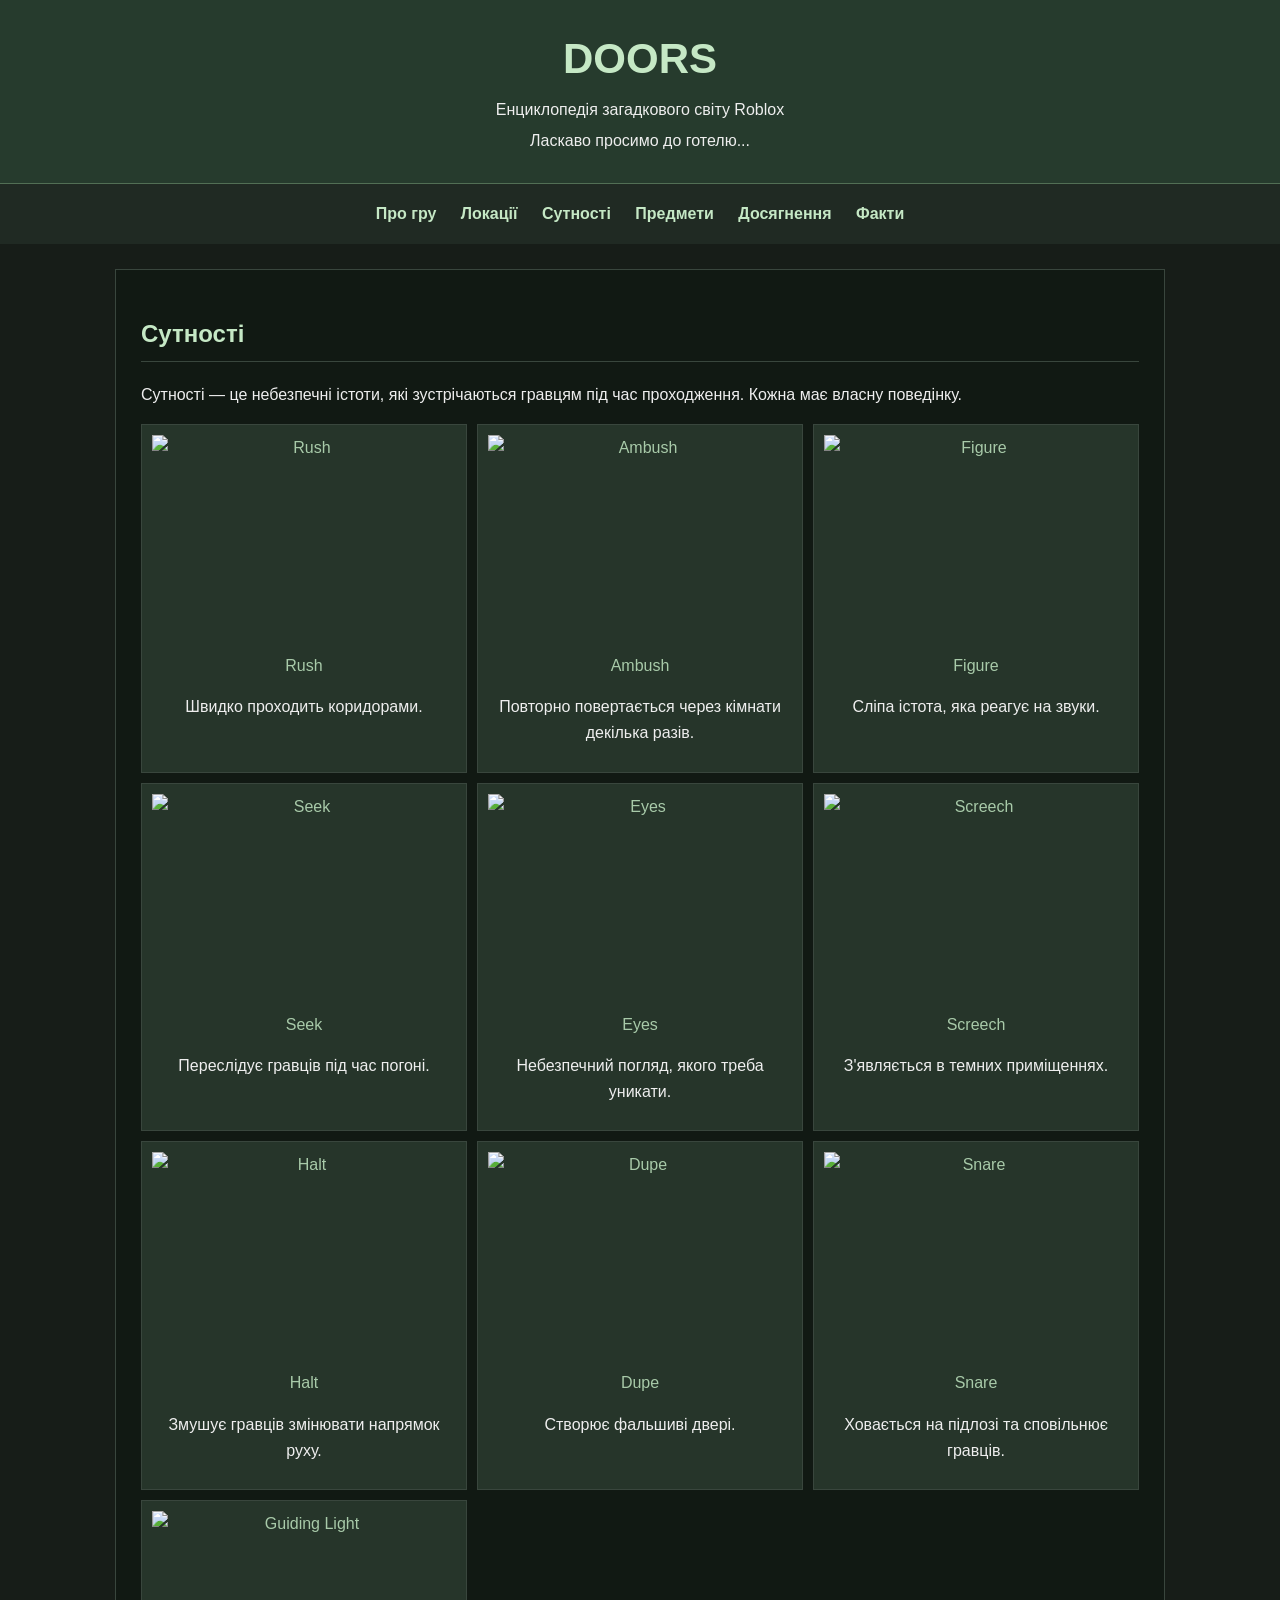
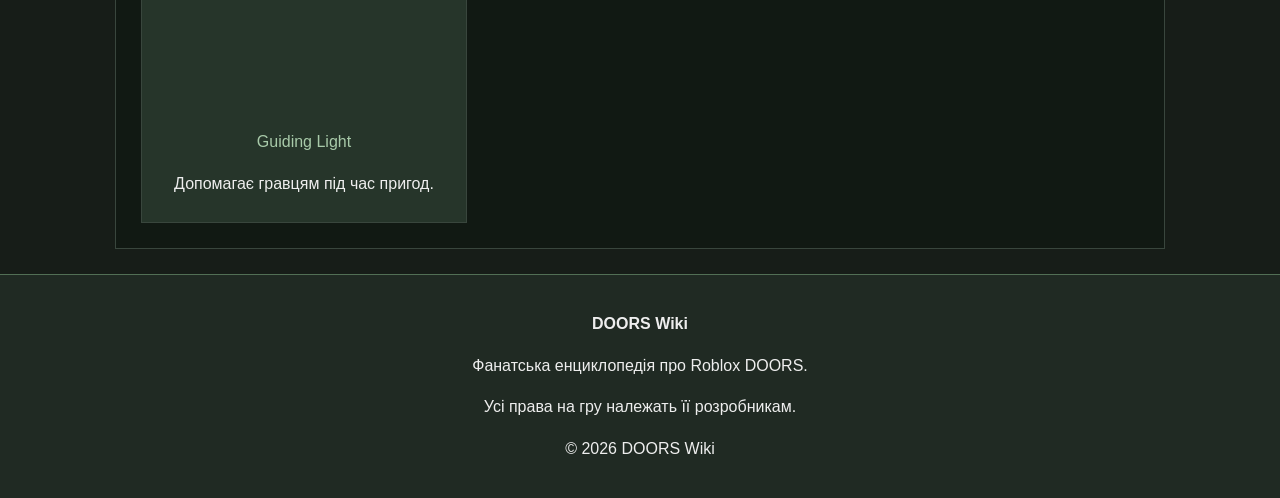
==== entities.html @ 224b3efb "Завантаження курсової" ====
<!DOCTYPE html>
<html lang="uk">
<head>
    <meta charset="UTF-8">
    <meta name="viewport" content="width=device-width, initial-scale=1.0">
    <title>Сутності — DOORS Wiki</title>
    <link rel="stylesheet" href="style.css">
</head>
<body>
<header>
    <h1>DOORS</h1>
    <p>Енциклопедія загадкового світу Roblox</p>
    <p>Ласкаво просимо до готелю...</p>
</header>
<nav>
    <a href="index.html#about">Про гру</a>
    <a href="floors.html">Локації</a>
    <a href="entities.html">Сутності</a>
    <a href="items.html">Предмети</a>
    <a href="badges.html">Досягнення</a>
    <a href="facts.html">Факти</a>
</nav>

<main>
    <section>
        <h2>Сутності</h2>
        <p>Сутності — це небезпечні істоти, які зустрічаються гравцям під час проходження. Кожна має власну поведінку.</p>
        <div class="entities">
            <div class="entity"><img src="https://static.wikia.nocookie.net/doors-game/images/3/36/Rushvnew.webp/revision/latest?cb=20250910030411" alt="Rush">Rush<p>Швидко проходить коридорами.</p></div>
            <div class="entity"><img src="https://static.wikia.nocookie.net/doors-game/images/6/60/Ambush2.png/revision/latest?cb=20260413121722" alt="Ambush">Ambush<p>Повторно повертається через кімнати декілька разів.</p></div>
            <div class="entity"><img src="https://static.wikia.nocookie.net/doors-game/images/c/cf/FigureRender.webp/revision/latest?cb=20261022172033" alt="Figure">Figure<p>Сліпа істота, яка реагує на звуки.</p></div>
            <div class="entity"><img src="https://static.wikia.nocookie.net/doors-game/images/c/c0/Seek2.png/revision/latest?cb=20240730083641" alt="Seek">Seek<p>Переслідує гравців під час погоні.</p></div>
            <div class="entity"><img src="https://static.wikia.nocookie.net/doors-game/images/a/a0/Eyeopt2.webp/revision/latest?cb=20260122150338" alt="Eyes">Eyes<p>Небезпечний погляд, якого треба уникати.</p></div>
            <div class="entity"><img src="https://static.wikia.nocookie.net/doors-game/images/a/a7/Screech2.png/revision/latest?cb=20230213122548" alt="Screech">Screech<p>З'являється в темних приміщеннях.</p></div>
            <div class="entity"><img src="https://static.wikia.nocookie.net/doors-game/images/e/e6/Widehalt2.png/revision/latest?cb=20241221232033" alt="Halt">Halt<p>Змушує гравців змінювати напрямок руху.</p></div>
            <div class="entity"><img src="https://static.wikia.nocookie.net/doors-game/images/9/99/DupeHotelRenderNew.png/revision/latest?cb=20250105021817" alt="Dupe">Dupe<p>Створює фальшиві двері.</p></div>
            <div class="entity"><img src="https://static.wikia.nocookie.net/doors-game/images/1/16/Newsnarere.png/revision/latest?cb=20251224234235" alt="Snare">Snare<p>Ховається на підлозі та сповільнює гравців.</p></div>
            <div class="entity"><img src="https://static.wikia.nocookie.net/doors-game/images/2/2f/GuidingLightRender3.png/revision/latest?cb=20241120202359" alt="Guiding Light">Guiding Light<p>Допомагає гравцям під час пригод.</p></div>
        </div>
    </section>
</main>

<footer>
    <p><b>DOORS Wiki</b></p>
    <p>Фанатська енциклопедія про Roblox DOORS.</p>
    <p>Усі права на гру належать її розробникам.</p>
    <p>© 2026 DOORS Wiki</p>
</footer>
</body>
</html>
---- style.css ----
* {
    box-sizing: border-box;
}

body {
    margin: 0;
    background: #171d18;
    color: #eee;
    font-family: Arial, sans-serif;
    line-height: 1.6;
}

header {
    padding: 25px 15px;
    text-align: center;
    background: #263b2d;
    border-bottom: 1px solid #526f55;
}

header h1 {
    margin: 0;
    color: #c5e8c5;
    font-size: 42px;
}

header p {
    margin: 5px 0;
}

nav {
    padding: 12px;
    text-align: center;
    background: #202a23;
}

nav a {
    display: inline-block;
    margin: 5px 10px;
    color: #c5e8c5;
    font-weight: bold;
    text-decoration: none;
}

main {
    max-width: 1050px;
    width: 92%;
    margin: 25px auto;
    padding: 25px;
    background: #111913;
    border: 1px solid #39463d;
}

h2 {
    padding-bottom: 8px;
    color: #c5e8c5;
    border-bottom: 1px solid #39463d;
}

h3,
.entity,
.item,
.badge {
    color: #a8caa9;
}

.info {
    float: right;
    width: 270px;
    margin: 0 0 20px 20px;
    padding: 15px;
    background: #263b2d;
    border: 1px solid #39463d;
}

.info p {
    margin: 8px 0;
    font-size: 14px;
}

.intro,
.place,
.entity,
.item,
.badge {
    background: #26352a;
    border: 1px solid #39463d;
}

.intro,
.place {
    padding: 15px;
}

.place {
    margin: 15px 0;
}

.place img {
    display: block;
    width: 100%;
    max-height: 320px;
    margin: 12px 0;
    object-fit: cover;
}

.entities,
.items,
.badges {
    display: grid;
    grid-template-columns: repeat(4, 1fr);
    gap: 10px;
}

.entities {
    grid-template-columns: repeat(3, 1fr);
}

.entity,
.item,
.badge {
    padding: 10px;
    text-align: center;
}

.entity img,
.item img,
.badge img {
    display: block;
    width: 100%;
    height: 120px;
    margin-bottom: 8px;
    object-fit: contain;
}

.entity img {
    height: 210px;
}

.item img {
    height: 150px;
}

.badge img {
    height: 140px;
}

.entity p,
.item p,
.badge p {
    color: #eee;
    font-weight: normal;
}

.facts li {
    margin: 10px 0;
    padding: 10px;
    background: #26352a;
    border: 1px solid #39463d;
}

footer {
    padding: 20px;
    text-align: center;
    background: #202a23;
    border-top: 1px solid #526f55;
}

@media (max-width: 700px) {
    main {
        width: 95%;
        margin: 15px auto;
        padding: 15px;
    }

    .info {
        float: none;
        width: 100%;
        margin: 0 0 15px;
    }

    .entities,
    .items,
    .badges {
        grid-template-columns: repeat(2, 1fr);
    }
}

@media (max-width: 380px) {
    .entities,
    .items,
    .badges {
        grid-template-columns: 1fr;
    }
}
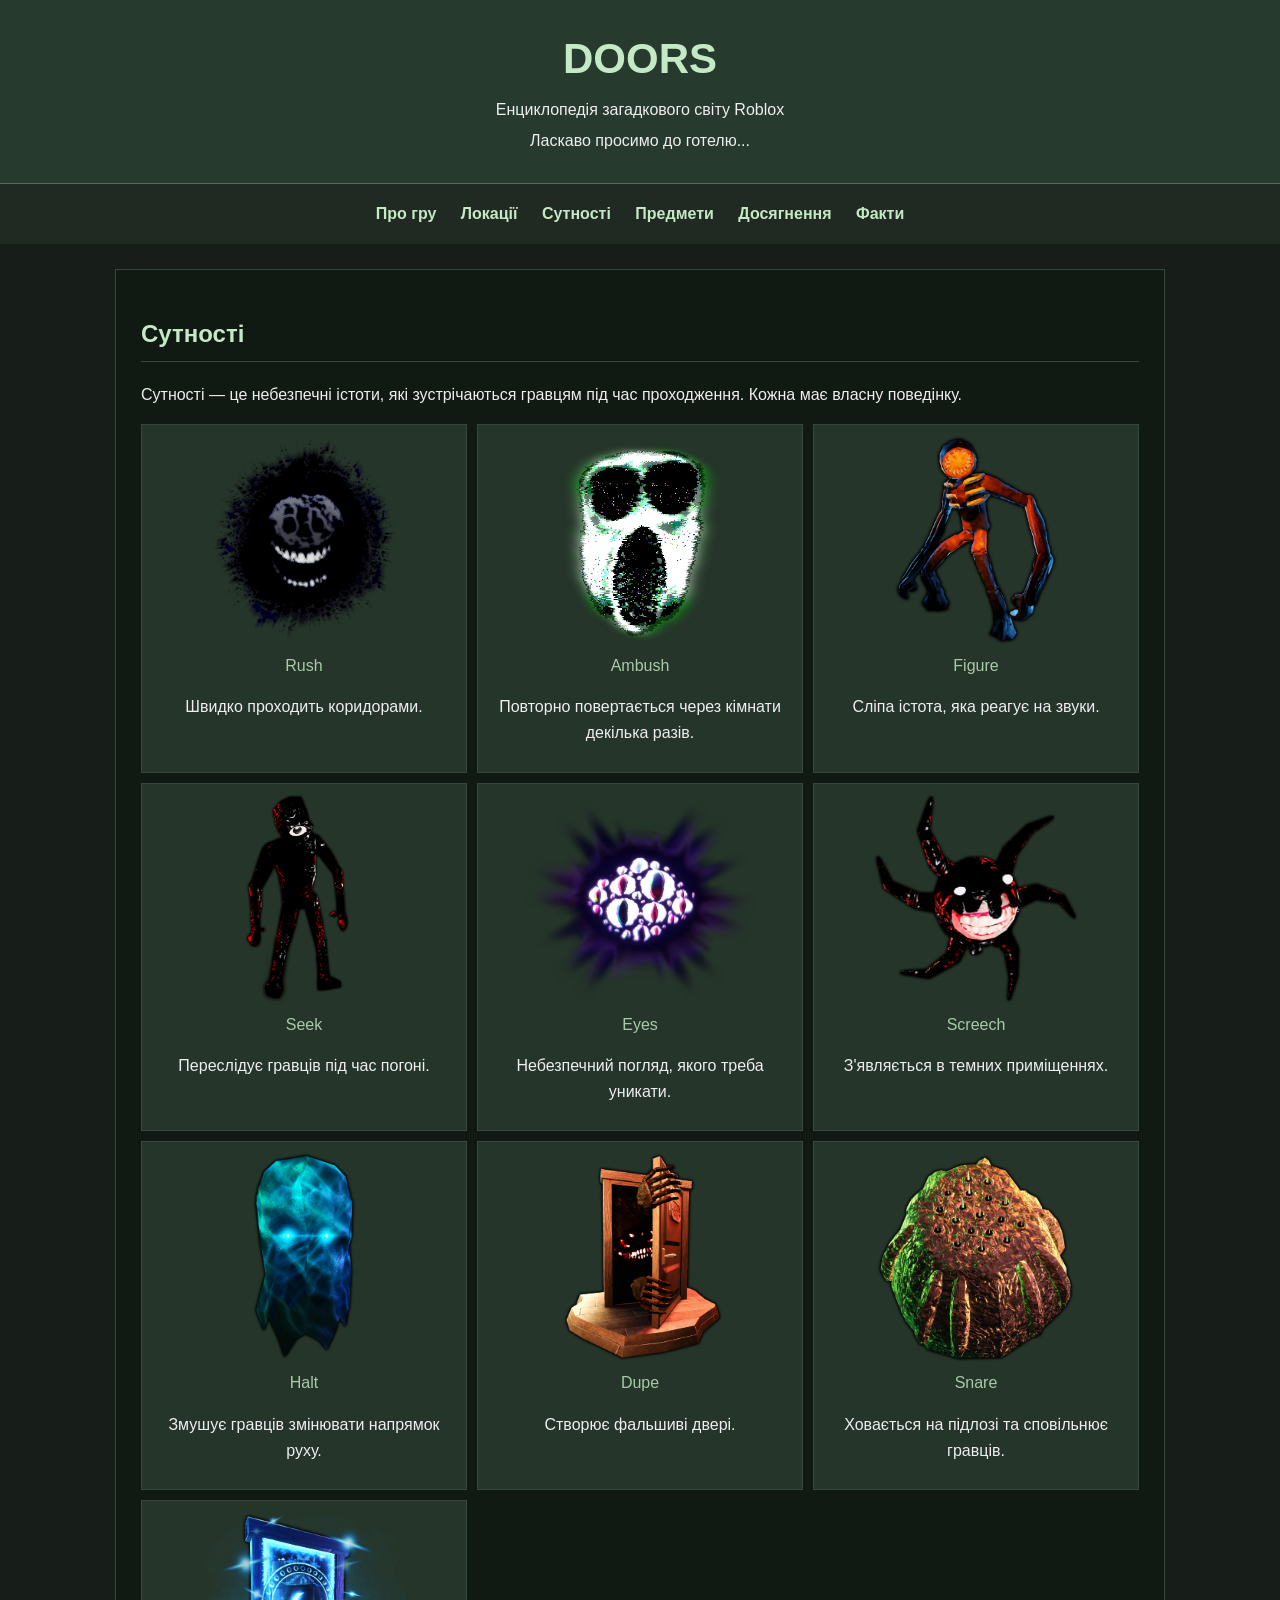
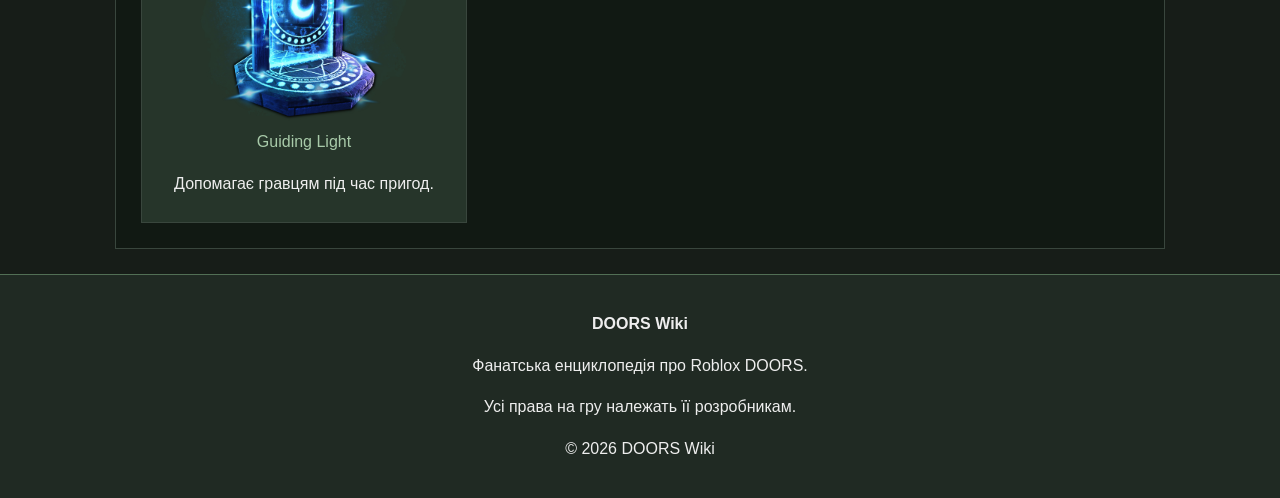
==== commit 39259610: "Виправив помилку з фото" ====
--- a/entities.html
+++ b/entities.html
@@ -26,16 +26,16 @@
         <h2>Сутності</h2>
         <p>Сутності — це небезпечні істоти, які зустрічаються гравцям під час проходження. Кожна має власну поведінку.</p>
         <div class="entities">
-            <div class="entity"><img src="https://static.wikia.nocookie.net/doors-game/images/3/36/Rushvnew.webp/revision/latest?cb=20250910030411" alt="Rush">Rush<p>Швидко проходить коридорами.</p></div>
-            <div class="entity"><img src="https://static.wikia.nocookie.net/doors-game/images/6/60/Ambush2.png/revision/latest?cb=20260413121722" alt="Ambush">Ambush<p>Повторно повертається через кімнати декілька разів.</p></div>
-            <div class="entity"><img src="https://static.wikia.nocookie.net/doors-game/images/c/cf/FigureRender.webp/revision/latest?cb=20261022172033" alt="Figure">Figure<p>Сліпа істота, яка реагує на звуки.</p></div>
-            <div class="entity"><img src="https://static.wikia.nocookie.net/doors-game/images/c/c0/Seek2.png/revision/latest?cb=20240730083641" alt="Seek">Seek<p>Переслідує гравців під час погоні.</p></div>
-            <div class="entity"><img src="https://static.wikia.nocookie.net/doors-game/images/a/a0/Eyeopt2.webp/revision/latest?cb=20260122150338" alt="Eyes">Eyes<p>Небезпечний погляд, якого треба уникати.</p></div>
-            <div class="entity"><img src="https://static.wikia.nocookie.net/doors-game/images/a/a7/Screech2.png/revision/latest?cb=20230213122548" alt="Screech">Screech<p>З'являється в темних приміщеннях.</p></div>
-            <div class="entity"><img src="https://static.wikia.nocookie.net/doors-game/images/e/e6/Widehalt2.png/revision/latest?cb=20241221232033" alt="Halt">Halt<p>Змушує гравців змінювати напрямок руху.</p></div>
-            <div class="entity"><img src="https://static.wikia.nocookie.net/doors-game/images/9/99/DupeHotelRenderNew.png/revision/latest?cb=20250105021817" alt="Dupe">Dupe<p>Створює фальшиві двері.</p></div>
-            <div class="entity"><img src="https://static.wikia.nocookie.net/doors-game/images/1/16/Newsnarere.png/revision/latest?cb=20251224234235" alt="Snare">Snare<p>Ховається на підлозі та сповільнює гравців.</p></div>
-            <div class="entity"><img src="https://static.wikia.nocookie.net/doors-game/images/2/2f/GuidingLightRender3.png/revision/latest?cb=20241120202359" alt="Guiding Light">Guiding Light<p>Допомагає гравцям під час пригод.</p></div>
+            <div class="entity"><img src="images/image23.webp" alt="Rush">Rush<p>Швидко проходить коридорами.</p></div>
+            <div class="entity"><img src="images/image3.png" alt="Ambush">Ambush<p>Повторно повертається через кімнати декілька разів.</p></div>
+            <div class="entity"><img src="images/image10.webp" alt="Figure">Figure<p>Сліпа істота, яка реагує на звуки.</p></div>
+            <div class="entity"><img src="images/image25.png" alt="Seek">Seek<p>Переслідує гравців під час погоні.</p></div>
+            <div class="entity"><img src="images/image9.webp" alt="Eyes">Eyes<p>Небезпечний погляд, якого треба уникати.</p></div>
+            <div class="entity"><img src="images/image24.png" alt="Screech">Screech<p>З'являється в темних приміщеннях.</p></div>
+            <div class="entity"><img src="images/image28.png" alt="Halt">Halt<p>Змушує гравців змінювати напрямок руху.</p></div>
+            <div class="entity"><img src="images/image8.png" alt="Dupe">Dupe<p>Створює фальшиві двері.</p></div>
+            <div class="entity"><img src="images/image20.png" alt="Snare">Snare<p>Ховається на підлозі та сповільнює гравців.</p></div>
+            <div class="entity"><img src="images/image13.png" alt="Guiding Light">Guiding Light<p>Допомагає гравцям під час пригод.</p></div>
         </div>
     </section>
 </main>
